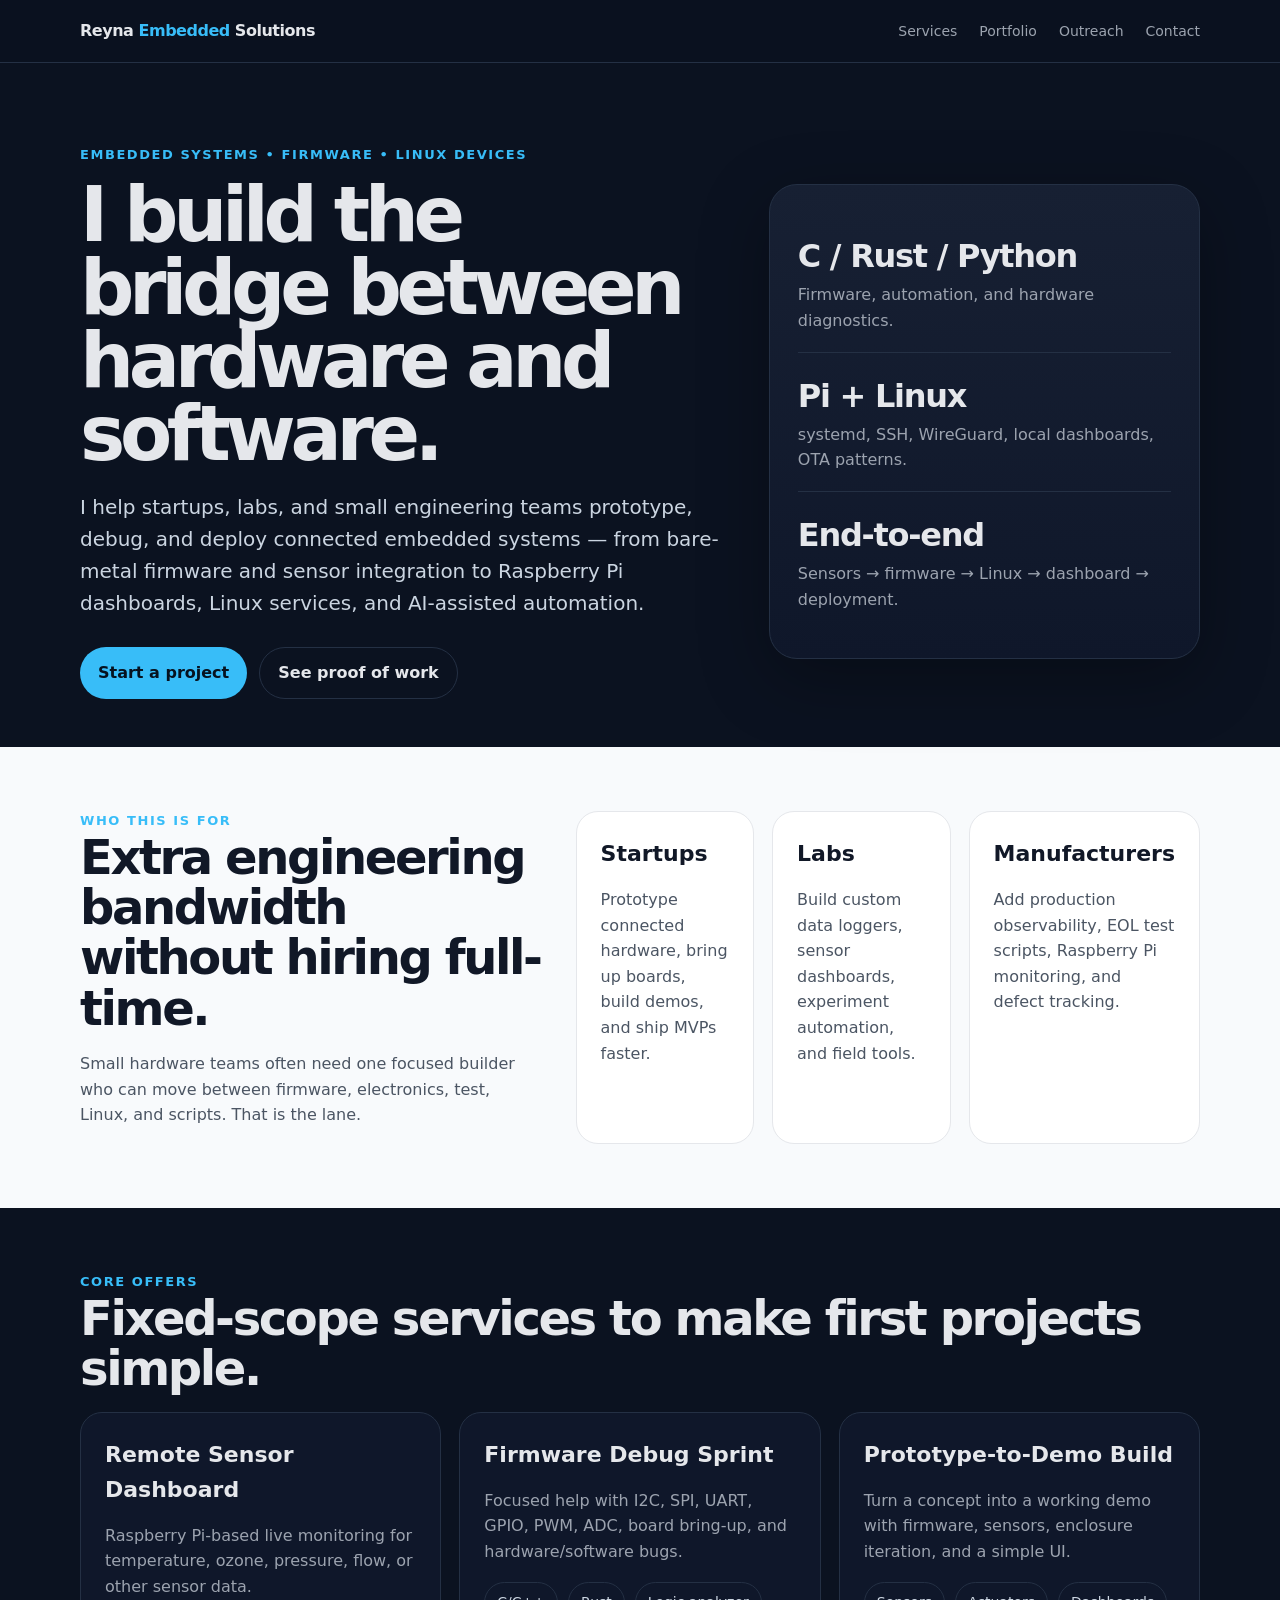
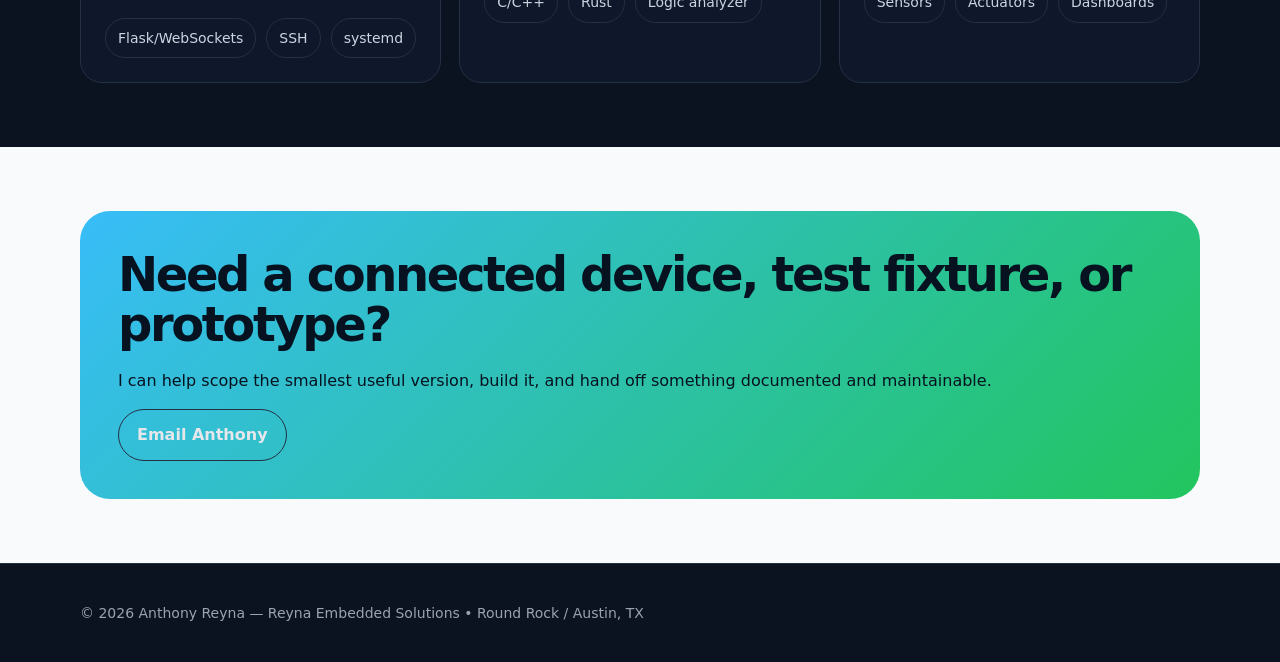
==== index.html @ af0b1a6b "Move site files to repo root" ====
<!doctype html><html lang="en"><head><meta charset="utf-8"><meta name="viewport" content="width=device-width,initial-scale=1"><title>Reyna Embedded Solutions</title><meta name="description" content="Embedded firmware, Raspberry Pi Linux, hardware bring-up, and intelligent device prototyping by Anthony Reyna."><link rel="stylesheet" href="styles.css"></head><body>
<nav class="nav"><div class="container nav-inner"><a class="brand" href="index.html">Reyna <span>Embedded</span> Solutions</a><div class="nav-links"><a href="services.html">Services</a><a href="portfolio.html">Portfolio</a><a href="outreach.html">Outreach</a><a href="contact.html">Contact</a></div></div></nav>
<header class="hero"><div class="container hero-grid"><div><div class="eyebrow">Embedded Systems • Firmware • Linux Devices</div><h1>I build the bridge between hardware and software.</h1><p class="lead">I help startups, labs, and small engineering teams prototype, debug, and deploy connected embedded systems — from bare-metal firmware and sensor integration to Raspberry Pi dashboards, Linux services, and AI-assisted automation.</p><div class="actions"><a class="btn" href="contact.html">Start a project</a><a class="btn secondary" href="portfolio.html">See proof of work</a></div></div><aside class="hero-card"><div class="stat"><strong>C / Rust / Python</strong><span>Firmware, automation, and hardware diagnostics.</span></div><div class="stat"><strong>Pi + Linux</strong><span>systemd, SSH, WireGuard, local dashboards, OTA patterns.</span></div><div class="stat"><strong>End-to-end</strong><span>Sensors → firmware → Linux → dashboard → deployment.</span></div></aside></div></header>
<section class="section light"><div class="container split"><div><div class="eyebrow">Who this is for</div><h2>Extra engineering bandwidth without hiring full-time.</h2><p class="muted">Small hardware teams often need one focused builder who can move between firmware, electronics, test, Linux, and scripts. That is the lane.</p></div><div class="cards"><div class="card"><h3>Startups</h3><p>Prototype connected hardware, bring up boards, build demos, and ship MVPs faster.</p></div><div class="card"><h3>Labs</h3><p>Build custom data loggers, sensor dashboards, experiment automation, and field tools.</p></div><div class="card"><h3>Manufacturers</h3><p>Add production observability, EOL test scripts, Raspberry Pi monitoring, and defect tracking.</p></div></div></div></section>
<section class="section"><div class="container"><div class="eyebrow">Core offers</div><h2>Fixed-scope services to make first projects simple.</h2><div class="cards"><div class="card"><h3>Remote Sensor Dashboard</h3><p>Raspberry Pi-based live monitoring for temperature, ozone, pressure, flow, or other sensor data.</p><div class="pill-row"><span class="pill">Flask/WebSockets</span><span class="pill">SSH</span><span class="pill">systemd</span></div></div><div class="card"><h3>Firmware Debug Sprint</h3><p>Focused help with I2C, SPI, UART, GPIO, PWM, ADC, board bring-up, and hardware/software bugs.</p><div class="pill-row"><span class="pill">C/C++</span><span class="pill">Rust</span><span class="pill">Logic analyzer</span></div></div><div class="card"><h3>Prototype-to-Demo Build</h3><p>Turn a concept into a working demo with firmware, sensors, enclosure iteration, and a simple UI.</p><div class="pill-row"><span class="pill">Sensors</span><span class="pill">Actuators</span><span class="pill">Dashboards</span></div></div></div></div></section>
<section class="section light"><div class="container"><div class="cta"><h2>Need a connected device, test fixture, or prototype?</h2><p>I can help scope the smallest useful version, build it, and hand off something documented and maintainable.</p><a class="btn secondary" href="contact.html">Email Anthony</a></div></div></section>
<footer class="footer"><div class="container">© 2026 Anthony Reyna — Reyna Embedded Solutions • Round Rock / Austin, TX</div></footer></body></html>
---- styles.css ----
:root{
  --bg:#0b1220;--panel:#111827;--text:#e5e7eb;--muted:#9ca3af;--line:#243044;--accent:#38bdf8;--accent2:#22c55e;--card:#0f172a;--warm:#f8fafc;--ink:#111827;
}
*{box-sizing:border-box}body{margin:0;font-family:Inter,ui-sans-serif,system-ui,-apple-system,BlinkMacSystemFont,"Segoe UI",sans-serif;background:var(--bg);color:var(--text);line-height:1.6}a{color:inherit;text-decoration:none}.container{width:min(1120px,92vw);margin:auto}.nav{position:sticky;top:0;z-index:5;background:rgba(11,18,32,.9);backdrop-filter:blur(10px);border-bottom:1px solid var(--line)}.nav-inner{display:flex;justify-content:space-between;align-items:center;padding:18px 0}.brand{font-weight:800;letter-spacing:-.03em}.brand span{color:var(--accent)}.nav-links{display:flex;gap:22px;color:var(--muted);font-size:14px}.btn{display:inline-flex;align-items:center;justify-content:center;background:var(--accent);color:#06121f;font-weight:800;border-radius:999px;padding:12px 18px;border:0}.btn.secondary{background:transparent;color:var(--text);border:1px solid var(--line)}.hero{padding:82px 0 48px}.hero-grid{display:grid;grid-template-columns:1.2fr .8fr;gap:42px;align-items:center}.eyebrow{color:var(--accent);font-weight:800;text-transform:uppercase;letter-spacing:.12em;font-size:13px}h1{font-size:clamp(42px,7vw,76px);line-height:.96;margin:14px 0 20px;letter-spacing:-.07em}h2{font-size:clamp(30px,4vw,48px);line-height:1.05;letter-spacing:-.05em;margin:0 0 18px}h3{font-size:22px;margin:0 0 8px}.lead{font-size:20px;color:#cbd5e1;max-width:720px}.hero-card{background:linear-gradient(180deg,#172033,#0f172a);border:1px solid var(--line);border-radius:28px;padding:28px;box-shadow:0 20px 70px rgba(0,0,0,.3)}.stat{border-bottom:1px solid var(--line);padding:18px 0}.stat:last-child{border-bottom:0}.stat strong{display:block;font-size:32px;letter-spacing:-.04em}.stat span{color:var(--muted)}.actions{display:flex;gap:12px;flex-wrap:wrap;margin-top:28px}.section{padding:64px 0}.cards{display:grid;grid-template-columns:repeat(3,1fr);gap:18px}.card{background:var(--card);border:1px solid var(--line);border-radius:22px;padding:24px}.card p,.muted{color:var(--muted)}.pill-row{display:flex;flex-wrap:wrap;gap:10px;margin-top:18px}.pill{border:1px solid var(--line);border-radius:999px;padding:8px 12px;color:#cbd5e1;font-size:14px}.split{display:grid;grid-template-columns:.85fr 1.15fr;gap:34px}.case{display:grid;grid-template-columns:1fr 2fr;gap:20px;padding:22px;border:1px solid var(--line);border-radius:24px;background:var(--card);margin-bottom:16px}.case b{color:var(--accent)}.light{background:var(--warm);color:var(--ink)}.light .muted,.light .card p{color:#4b5563}.light .card{background:white;border-color:#e5e7eb}.light .pill{color:#334155;border-color:#cbd5e1}.cta{background:linear-gradient(135deg,#38bdf8,#22c55e);color:#06121f;border-radius:30px;padding:38px}.footer{padding:38px 0;border-top:1px solid var(--line);color:var(--muted);font-size:14px}@media(max-width:850px){.hero-grid,.split,.cards,.case{grid-template-columns:1fr}.nav-links{display:none}h1{font-size:48px}}
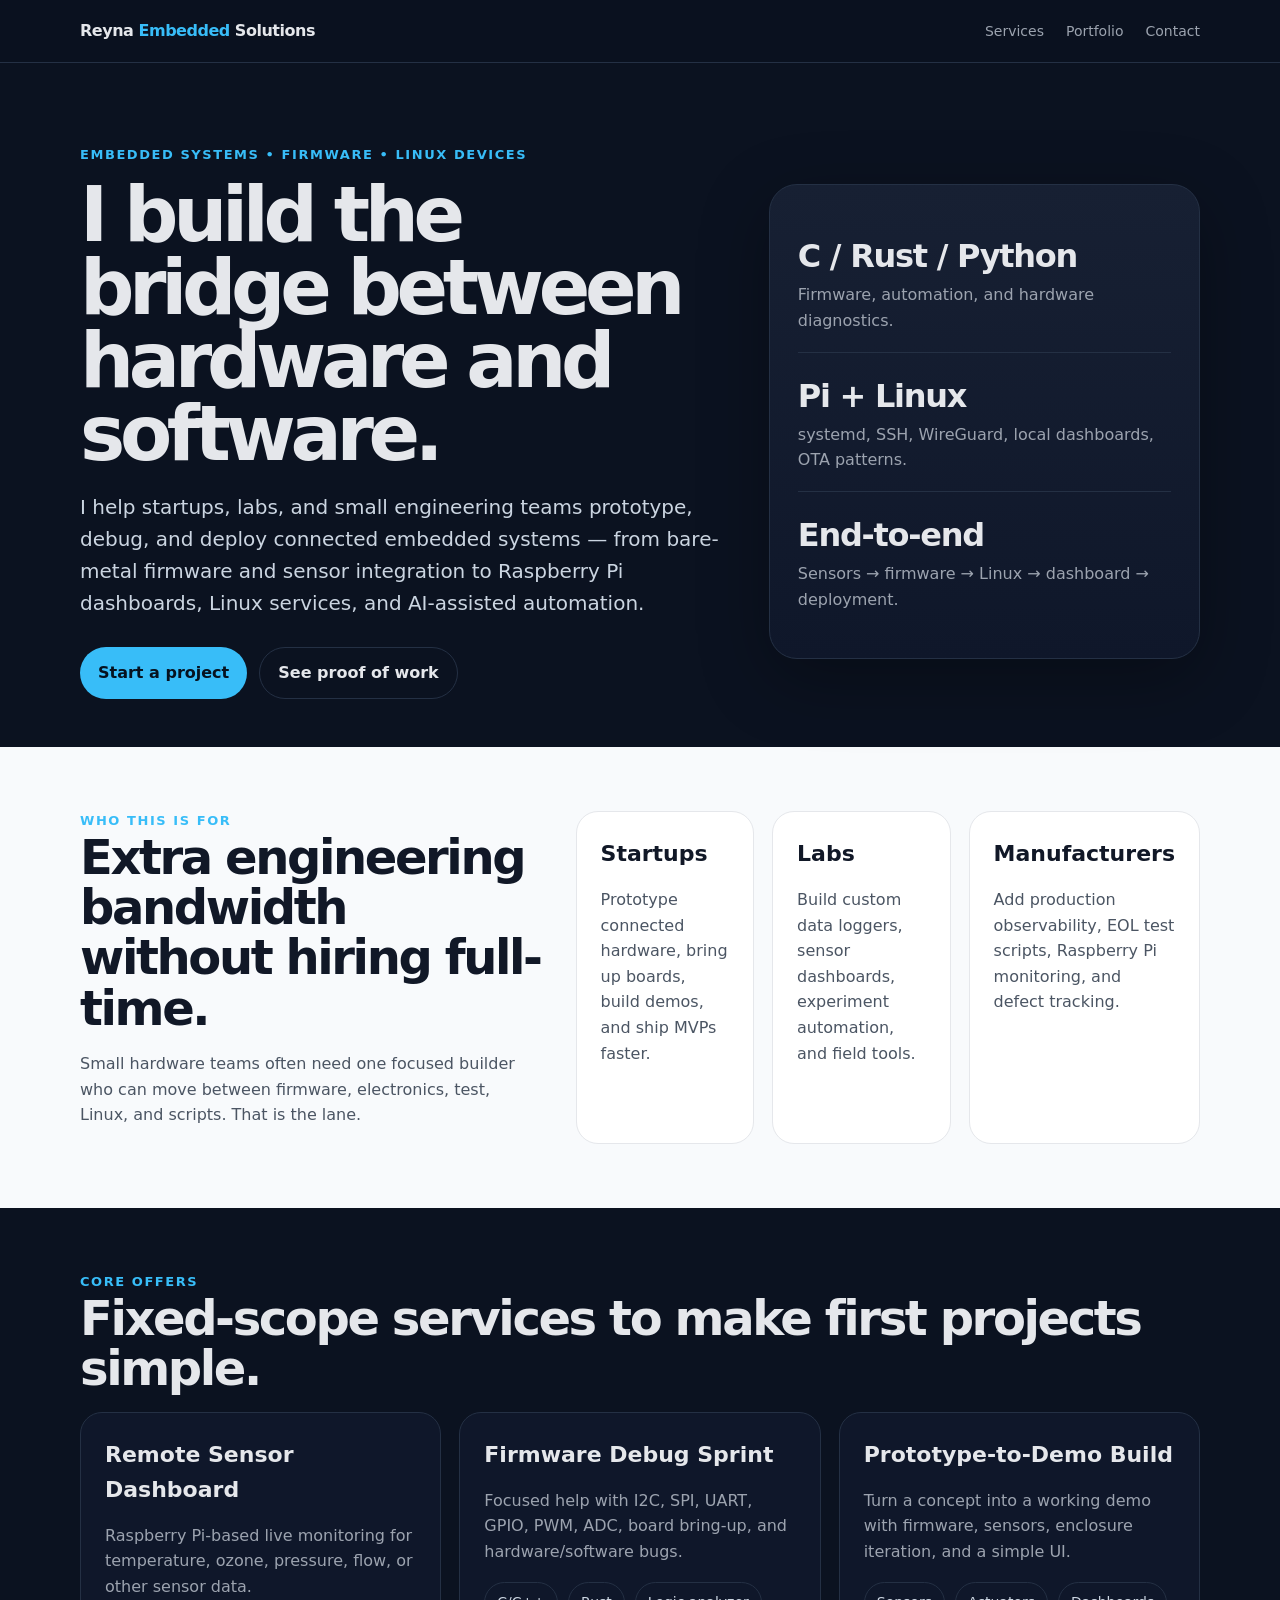
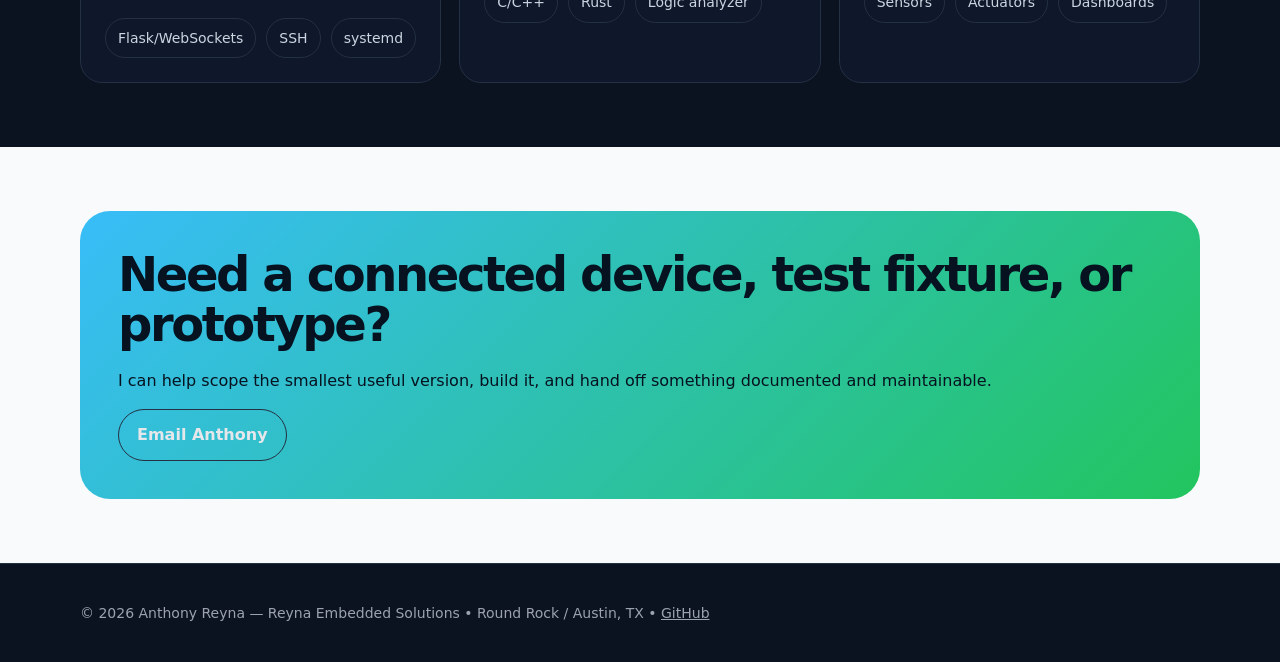
==== commit 7e653de6: "Rebuild portfolio with case studies, remove outreach" ====
--- a/index.html
+++ b/index.html
@@ -1,7 +1,7 @@
 <!doctype html><html lang="en"><head><meta charset="utf-8"><meta name="viewport" content="width=device-width,initial-scale=1"><title>Reyna Embedded Solutions</title><meta name="description" content="Embedded firmware, Raspberry Pi Linux, hardware bring-up, and intelligent device prototyping by Anthony Reyna."><link rel="stylesheet" href="styles.css"></head><body>
-<nav class="nav"><div class="container nav-inner"><a class="brand" href="index.html">Reyna <span>Embedded</span> Solutions</a><div class="nav-links"><a href="services.html">Services</a><a href="portfolio.html">Portfolio</a><a href="outreach.html">Outreach</a><a href="contact.html">Contact</a></div></div></nav>
+<nav class="nav"><div class="container nav-inner"><a class="brand" href="index.html">Reyna <span>Embedded</span> Solutions</a><div class="nav-links"><a href="services.html">Services</a><a href="portfolio.html">Portfolio</a><a href="contact.html">Contact</a></div></div></nav>
 <header class="hero"><div class="container hero-grid"><div><div class="eyebrow">Embedded Systems • Firmware • Linux Devices</div><h1>I build the bridge between hardware and software.</h1><p class="lead">I help startups, labs, and small engineering teams prototype, debug, and deploy connected embedded systems — from bare-metal firmware and sensor integration to Raspberry Pi dashboards, Linux services, and AI-assisted automation.</p><div class="actions"><a class="btn" href="contact.html">Start a project</a><a class="btn secondary" href="portfolio.html">See proof of work</a></div></div><aside class="hero-card"><div class="stat"><strong>C / Rust / Python</strong><span>Firmware, automation, and hardware diagnostics.</span></div><div class="stat"><strong>Pi + Linux</strong><span>systemd, SSH, WireGuard, local dashboards, OTA patterns.</span></div><div class="stat"><strong>End-to-end</strong><span>Sensors → firmware → Linux → dashboard → deployment.</span></div></aside></div></header>
 <section class="section light"><div class="container split"><div><div class="eyebrow">Who this is for</div><h2>Extra engineering bandwidth without hiring full-time.</h2><p class="muted">Small hardware teams often need one focused builder who can move between firmware, electronics, test, Linux, and scripts. That is the lane.</p></div><div class="cards"><div class="card"><h3>Startups</h3><p>Prototype connected hardware, bring up boards, build demos, and ship MVPs faster.</p></div><div class="card"><h3>Labs</h3><p>Build custom data loggers, sensor dashboards, experiment automation, and field tools.</p></div><div class="card"><h3>Manufacturers</h3><p>Add production observability, EOL test scripts, Raspberry Pi monitoring, and defect tracking.</p></div></div></div></section>
 <section class="section"><div class="container"><div class="eyebrow">Core offers</div><h2>Fixed-scope services to make first projects simple.</h2><div class="cards"><div class="card"><h3>Remote Sensor Dashboard</h3><p>Raspberry Pi-based live monitoring for temperature, ozone, pressure, flow, or other sensor data.</p><div class="pill-row"><span class="pill">Flask/WebSockets</span><span class="pill">SSH</span><span class="pill">systemd</span></div></div><div class="card"><h3>Firmware Debug Sprint</h3><p>Focused help with I2C, SPI, UART, GPIO, PWM, ADC, board bring-up, and hardware/software bugs.</p><div class="pill-row"><span class="pill">C/C++</span><span class="pill">Rust</span><span class="pill">Logic analyzer</span></div></div><div class="card"><h3>Prototype-to-Demo Build</h3><p>Turn a concept into a working demo with firmware, sensors, enclosure iteration, and a simple UI.</p><div class="pill-row"><span class="pill">Sensors</span><span class="pill">Actuators</span><span class="pill">Dashboards</span></div></div></div></div></section>
 <section class="section light"><div class="container"><div class="cta"><h2>Need a connected device, test fixture, or prototype?</h2><p>I can help scope the smallest useful version, build it, and hand off something documented and maintainable.</p><a class="btn secondary" href="contact.html">Email Anthony</a></div></div></section>
-<footer class="footer"><div class="container">© 2026 Anthony Reyna — Reyna Embedded Solutions • Round Rock / Austin, TX</div></footer></body></html>
+<footer class="footer"><div class="container">© 2026 Anthony Reyna — Reyna Embedded Solutions • Round Rock / Austin, TX • <a href="https://github.com/siransoni">GitHub</a></div></footer></body></html>
--- a/styles.css
+++ b/styles.css
@@ -2,3 +2,8 @@
   --bg:#0b1220;--panel:#111827;--text:#e5e7eb;--muted:#9ca3af;--line:#243044;--accent:#38bdf8;--accent2:#22c55e;--card:#0f172a;--warm:#f8fafc;--ink:#111827;
 }
 *{box-sizing:border-box}body{margin:0;font-family:Inter,ui-sans-serif,system-ui,-apple-system,BlinkMacSystemFont,"Segoe UI",sans-serif;background:var(--bg);color:var(--text);line-height:1.6}a{color:inherit;text-decoration:none}.container{width:min(1120px,92vw);margin:auto}.nav{position:sticky;top:0;z-index:5;background:rgba(11,18,32,.9);backdrop-filter:blur(10px);border-bottom:1px solid var(--line)}.nav-inner{display:flex;justify-content:space-between;align-items:center;padding:18px 0}.brand{font-weight:800;letter-spacing:-.03em}.brand span{color:var(--accent)}.nav-links{display:flex;gap:22px;color:var(--muted);font-size:14px}.btn{display:inline-flex;align-items:center;justify-content:center;background:var(--accent);color:#06121f;font-weight:800;border-radius:999px;padding:12px 18px;border:0}.btn.secondary{background:transparent;color:var(--text);border:1px solid var(--line)}.hero{padding:82px 0 48px}.hero-grid{display:grid;grid-template-columns:1.2fr .8fr;gap:42px;align-items:center}.eyebrow{color:var(--accent);font-weight:800;text-transform:uppercase;letter-spacing:.12em;font-size:13px}h1{font-size:clamp(42px,7vw,76px);line-height:.96;margin:14px 0 20px;letter-spacing:-.07em}h2{font-size:clamp(30px,4vw,48px);line-height:1.05;letter-spacing:-.05em;margin:0 0 18px}h3{font-size:22px;margin:0 0 8px}.lead{font-size:20px;color:#cbd5e1;max-width:720px}.hero-card{background:linear-gradient(180deg,#172033,#0f172a);border:1px solid var(--line);border-radius:28px;padding:28px;box-shadow:0 20px 70px rgba(0,0,0,.3)}.stat{border-bottom:1px solid var(--line);padding:18px 0}.stat:last-child{border-bottom:0}.stat strong{display:block;font-size:32px;letter-spacing:-.04em}.stat span{color:var(--muted)}.actions{display:flex;gap:12px;flex-wrap:wrap;margin-top:28px}.section{padding:64px 0}.cards{display:grid;grid-template-columns:repeat(3,1fr);gap:18px}.card{background:var(--card);border:1px solid var(--line);border-radius:22px;padding:24px}.card p,.muted{color:var(--muted)}.pill-row{display:flex;flex-wrap:wrap;gap:10px;margin-top:18px}.pill{border:1px solid var(--line);border-radius:999px;padding:8px 12px;color:#cbd5e1;font-size:14px}.split{display:grid;grid-template-columns:.85fr 1.15fr;gap:34px}.case{display:grid;grid-template-columns:1fr 2fr;gap:20px;padding:22px;border:1px solid var(--line);border-radius:24px;background:var(--card);margin-bottom:16px}.case b{color:var(--accent)}.light{background:var(--warm);color:var(--ink)}.light .muted,.light .card p{color:#4b5563}.light .card{background:white;border-color:#e5e7eb}.light .pill{color:#334155;border-color:#cbd5e1}.cta{background:linear-gradient(135deg,#38bdf8,#22c55e);color:#06121f;border-radius:30px;padding:38px}.footer{padding:38px 0;border-top:1px solid var(--line);color:var(--muted);font-size:14px}@media(max-width:850px){.hero-grid,.split,.cards,.case{grid-template-columns:1fr}.nav-links{display:none}h1{font-size:48px}}
+
+/* Case study labels */
+.case .prob{color:#cbd5e1;font-weight:700}
+.case .res{color:var(--accent2);font-weight:700}
+.footer a{color:var(--muted);text-decoration:underline}
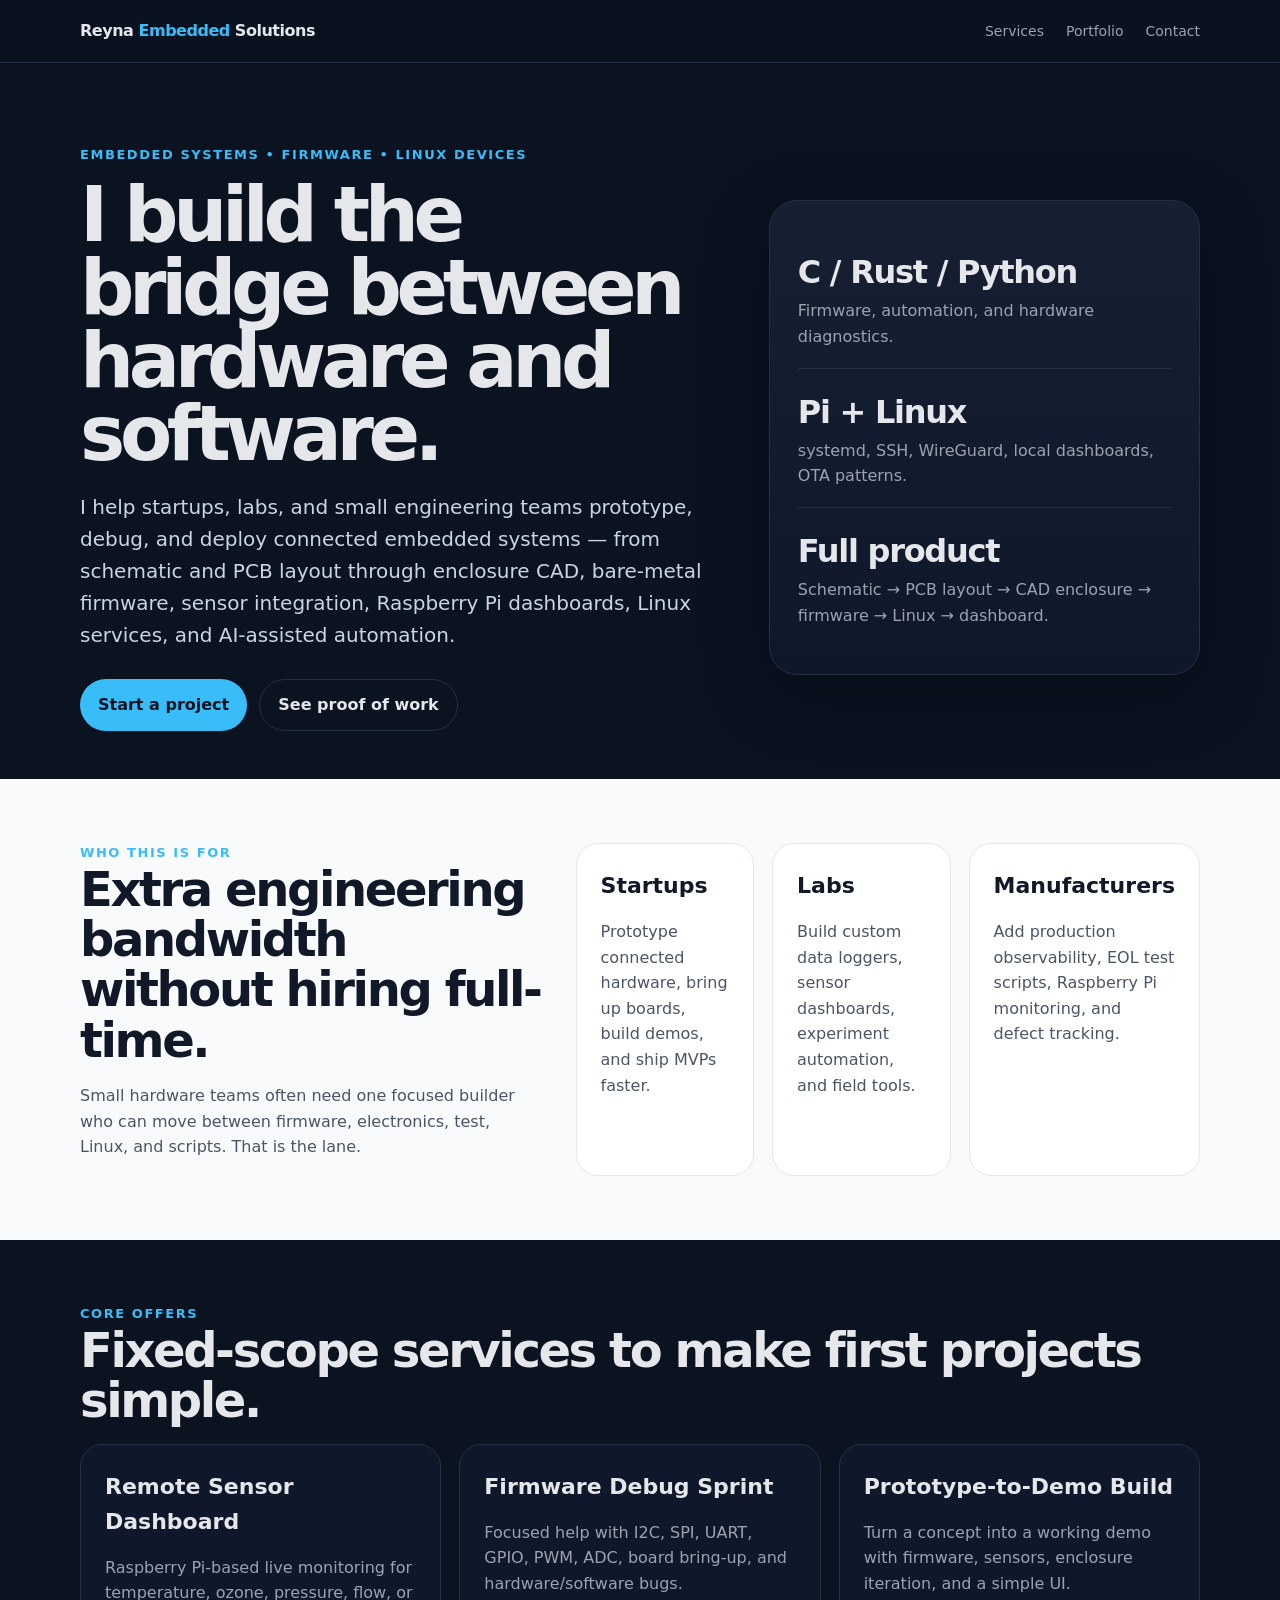
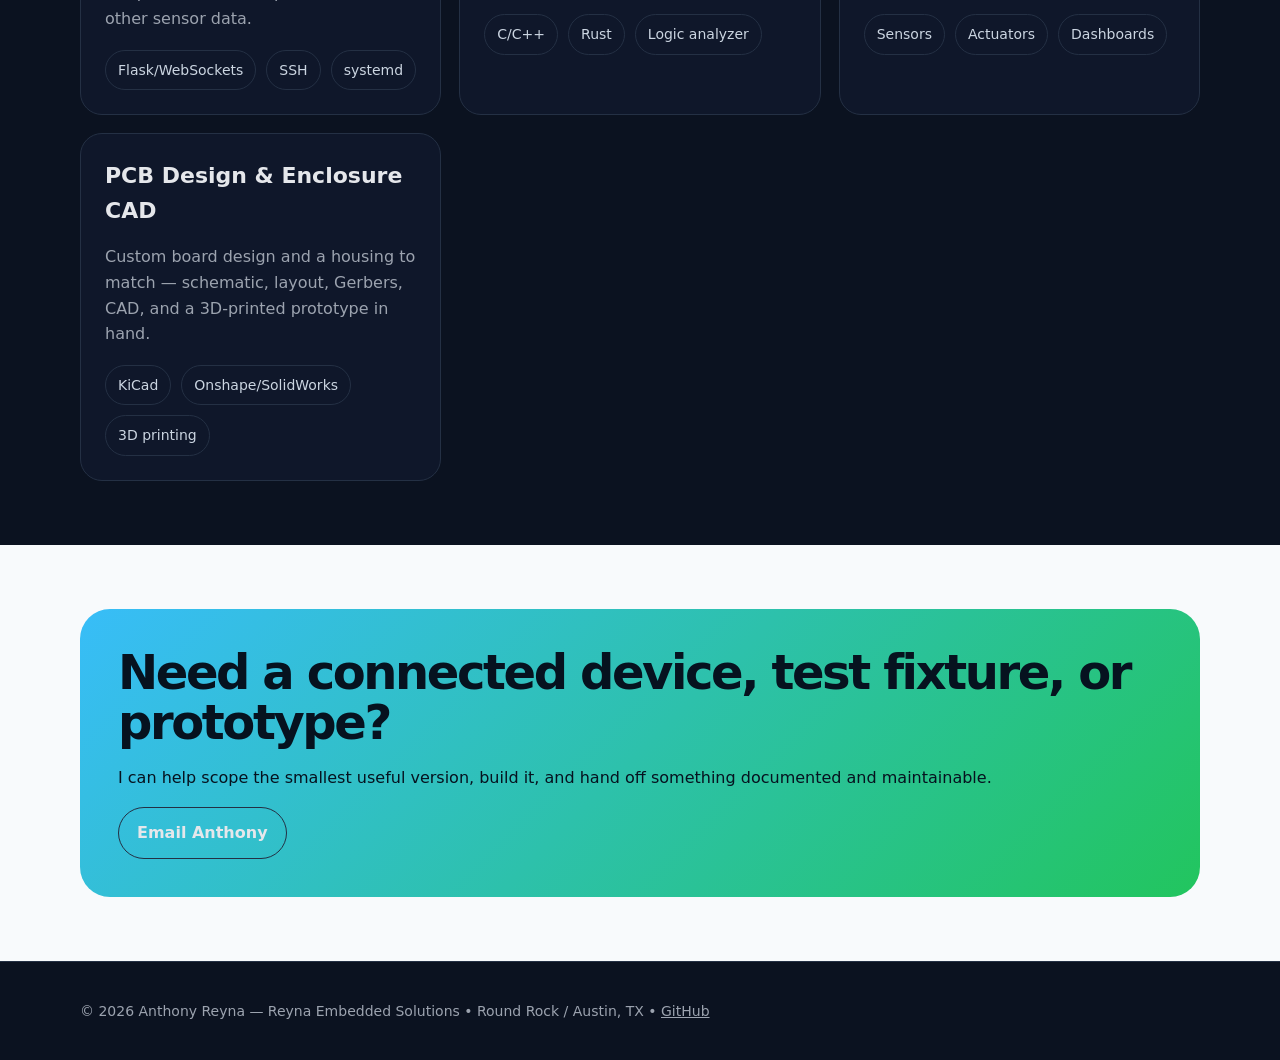
==== commit ae59f274: "Update site content" ====
--- a/index.html
+++ b/index.html
@@ -1,7 +1,13 @@
 <!doctype html><html lang="en"><head><meta charset="utf-8"><meta name="viewport" content="width=device-width,initial-scale=1"><title>Reyna Embedded Solutions</title><meta name="description" content="Embedded firmware, Raspberry Pi Linux, hardware bring-up, and intelligent device prototyping by Anthony Reyna."><link rel="stylesheet" href="styles.css"></head><body>
 <nav class="nav"><div class="container nav-inner"><a class="brand" href="index.html">Reyna <span>Embedded</span> Solutions</a><div class="nav-links"><a href="services.html">Services</a><a href="portfolio.html">Portfolio</a><a href="contact.html">Contact</a></div></div></nav>
-<header class="hero"><div class="container hero-grid"><div><div class="eyebrow">Embedded Systems • Firmware • Linux Devices</div><h1>I build the bridge between hardware and software.</h1><p class="lead">I help startups, labs, and small engineering teams prototype, debug, and deploy connected embedded systems — from bare-metal firmware and sensor integration to Raspberry Pi dashboards, Linux services, and AI-assisted automation.</p><div class="actions"><a class="btn" href="contact.html">Start a project</a><a class="btn secondary" href="portfolio.html">See proof of work</a></div></div><aside class="hero-card"><div class="stat"><strong>C / Rust / Python</strong><span>Firmware, automation, and hardware diagnostics.</span></div><div class="stat"><strong>Pi + Linux</strong><span>systemd, SSH, WireGuard, local dashboards, OTA patterns.</span></div><div class="stat"><strong>End-to-end</strong><span>Sensors → firmware → Linux → dashboard → deployment.</span></div></aside></div></header>
+<header class="hero"><div class="container hero-grid"><div><div class="eyebrow">Embedded Systems • Firmware • Linux Devices</div><h1>I build the bridge between hardware and software.</h1><p class="lead">I help startups, labs, and small engineering teams prototype, debug, and deploy connected embedded systems — from schematic and PCB layout through enclosure CAD, bare-metal firmware, sensor integration, Raspberry Pi dashboards, Linux services, and AI-assisted automation.</p><div class="actions"><a class="btn" href="contact.html">Start a project</a><a class="btn secondary" href="portfolio.html">See proof of work</a></div></div><aside class="hero-card"><div class="stat"><strong>C / Rust / Python</strong><span>Firmware, automation, and hardware diagnostics.</span></div><div class="stat"><strong>Pi + Linux</strong><span>systemd, SSH, WireGuard, local dashboards, OTA patterns.</span></div><div class="stat"><strong>Full product</strong><span>Schematic → PCB layout → CAD enclosure → firmware → Linux → dashboard.</span></div></aside></div></header>
 <section class="section light"><div class="container split"><div><div class="eyebrow">Who this is for</div><h2>Extra engineering bandwidth without hiring full-time.</h2><p class="muted">Small hardware teams often need one focused builder who can move between firmware, electronics, test, Linux, and scripts. That is the lane.</p></div><div class="cards"><div class="card"><h3>Startups</h3><p>Prototype connected hardware, bring up boards, build demos, and ship MVPs faster.</p></div><div class="card"><h3>Labs</h3><p>Build custom data loggers, sensor dashboards, experiment automation, and field tools.</p></div><div class="card"><h3>Manufacturers</h3><p>Add production observability, EOL test scripts, Raspberry Pi monitoring, and defect tracking.</p></div></div></div></section>
-<section class="section"><div class="container"><div class="eyebrow">Core offers</div><h2>Fixed-scope services to make first projects simple.</h2><div class="cards"><div class="card"><h3>Remote Sensor Dashboard</h3><p>Raspberry Pi-based live monitoring for temperature, ozone, pressure, flow, or other sensor data.</p><div class="pill-row"><span class="pill">Flask/WebSockets</span><span class="pill">SSH</span><span class="pill">systemd</span></div></div><div class="card"><h3>Firmware Debug Sprint</h3><p>Focused help with I2C, SPI, UART, GPIO, PWM, ADC, board bring-up, and hardware/software bugs.</p><div class="pill-row"><span class="pill">C/C++</span><span class="pill">Rust</span><span class="pill">Logic analyzer</span></div></div><div class="card"><h3>Prototype-to-Demo Build</h3><p>Turn a concept into a working demo with firmware, sensors, enclosure iteration, and a simple UI.</p><div class="pill-row"><span class="pill">Sensors</span><span class="pill">Actuators</span><span class="pill">Dashboards</span></div></div></div></div></section>
+<section class="section"><div class="container"><div class="eyebrow">Core offers</div><h2>Fixed-scope services to make first projects simple.</h2><div class="cards"><div class="card"><h3>Remote Sensor Dashboard</h3><p>Raspberry Pi-based live monitoring for temperature, ozone, pressure, flow, or other sensor data.</p><div class="pill-row"><span class="pill">Flask/WebSockets</span><span class="pill">SSH</span><span class="pill">systemd</span></div></div><div class="card"><h3>Firmware Debug Sprint</h3><p>Focused help with I2C, SPI, UART, GPIO, PWM, ADC, board bring-up, and hardware/software bugs.</p><div class="pill-row"><span class="pill">C/C++</span><span class="pill">Rust</span><span class="pill">Logic analyzer</span></div></div><div class="card"><h3>Prototype-to-Demo Build</h3><p>Turn a concept into a working demo with firmware, sensors, enclosure iteration, and a simple UI.</p><div class="pill-row"><span class="pill">Sensors</span><span class="pill">Actuators</span><span class="pill">Dashboards</span></div></div><div class="card"><h3>PCB Design &amp; Enclosure CAD</h3><p>Custom board design and a housing to match — schematic, layout, Gerbers, CAD, and a 3D-printed prototype in hand.</p><div class="pill-row"><span class="pill">KiCad</span><span class="pill">Onshape/SolidWorks</span><span class="pill">3D printing</span></div></div></div></div></section>
+
+<!-- ═══════════ TESTIMONIAL SECTION — uncomment and fill in once you have the quote ═══════════
+     TODO(Anthony): replace QUOTE, CLIENT NAME, and ROLE/COMPANY below, then delete this
+     comment wrapper (the arrows on both ends) so the section goes live.
+<section class="section"><div class="container"><div class="eyebrow">What clients say</div><div class="hero-card" style="max-width:760px"><p style="font-size:20px;line-height:1.6">"QUOTE GOES HERE — two or three sentences."</p><p class="muted">— CLIENT NAME, ROLE/COMPANY</p></div></div></section>
+═══════════ END TESTIMONIAL SECTION ═══════════ -->
 <section class="section light"><div class="container"><div class="cta"><h2>Need a connected device, test fixture, or prototype?</h2><p>I can help scope the smallest useful version, build it, and hand off something documented and maintainable.</p><a class="btn secondary" href="contact.html">Email Anthony</a></div></div></section>
 <footer class="footer"><div class="container">© 2026 Anthony Reyna — Reyna Embedded Solutions • Round Rock / Austin, TX • <a href="https://github.com/siransoni">GitHub</a></div></footer></body></html>
--- a/styles.css
+++ b/styles.css
@@ -7,3 +7,91 @@
 .case .prob{color:#cbd5e1;font-weight:700}
 .case .res{color:var(--accent2);font-weight:700}
 .footer a{color:var(--muted);text-decoration:underline}
+
+/* ---- Hover animations (added for polish) ---- */
+/* Bounce easing: a little overshoot then settle */
+.card,.pill,.btn,.case,.stat,.nav-links a,.hero-card,.brand{
+  transition:transform .28s cubic-bezier(.34,1.56,.64,1),
+             box-shadow .28s ease,
+             border-color .28s ease,
+             color .28s ease,
+             background .28s ease;
+}
+/* Service / portfolio / who-this-is-for bubbles */
+.card:hover{
+  transform:translateY(-6px) scale(1.02);
+  border-color:var(--accent);
+  box-shadow:0 16px 40px rgba(56,189,248,.18);
+}
+.light .card:hover{
+  border-color:var(--accent);
+  box-shadow:0 16px 40px rgba(56,189,248,.22);
+}
+/* Skill pills */
+.pill:hover{
+  transform:translateY(-3px);
+  border-color:var(--accent);
+  color:var(--accent);
+}
+/* Buttons — Email Anthony, Start a project, See proof, etc. */
+.btn:hover{
+  transform:translateY(-4px) scale(1.03);
+  box-shadow:0 12px 28px rgba(56,189,248,.35);
+}
+.btn.secondary:hover{
+  border-color:var(--accent);
+  color:var(--accent);
+  box-shadow:0 12px 28px rgba(56,189,248,.18);
+}
+.cta .btn.secondary:hover{
+  border-color:#06121f;
+  color:#06121f;
+  box-shadow:0 12px 28px rgba(0,0,0,.2);
+}
+/* Portfolio case-study rows */
+.case:hover{
+  transform:translateY(-5px);
+  border-color:var(--accent);
+  box-shadow:0 16px 40px rgba(56,189,248,.16);
+}
+/* Homepage hero stat rows */
+.stat:hover{
+  transform:translateX(6px);
+}
+/* Nav + brand */
+.nav-links a:hover{color:var(--accent)}
+.brand:hover{transform:translateY(-2px)}
+/* Contact + hero side card */
+.hero-card:hover{
+  transform:translateY(-4px);
+  box-shadow:0 26px 80px rgba(0,0,0,.4);
+}
+/* Anyone who prefers no motion gets none of it */
+@media(prefers-reduced-motion:reduce){
+  .card,.pill,.btn,.case,.stat,.nav-links a,.hero-card,.brand{
+    transition:none;
+  }
+  .card:hover,.pill:hover,.btn:hover,.case:hover,.stat:hover,.hero-card:hover,.brand:hover{
+    transform:none;
+  }
+}
+
+/* ---- Clickable contact links ---- */
+.contact-link{
+  color:var(--accent);
+  font-weight:600;
+  text-decoration:none;
+  border-bottom:1px solid transparent;
+  transition:border-color .2s ease,color .2s ease;
+}
+.contact-link:hover{
+  color:#7dd3fc;
+  border-bottom-color:#7dd3fc;
+}
+
+/* ---- Intake form ---- */
+.intake label{display:block;font-weight:700;font-size:14px;margin:16px 0 6px;color:#cbd5e1}
+.intake label:first-child{margin-top:0}
+.intake input,.intake textarea{width:100%;background:#0b1220;border:1px solid var(--line);border-radius:12px;color:var(--text);padding:12px 14px;font-family:inherit;font-size:15px;resize:vertical;transition:border-color .2s ease}
+.intake input:focus,.intake textarea:focus{outline:none;border-color:var(--accent)}
+.intake button{margin-top:20px;width:100%;cursor:pointer;font-size:16px}
